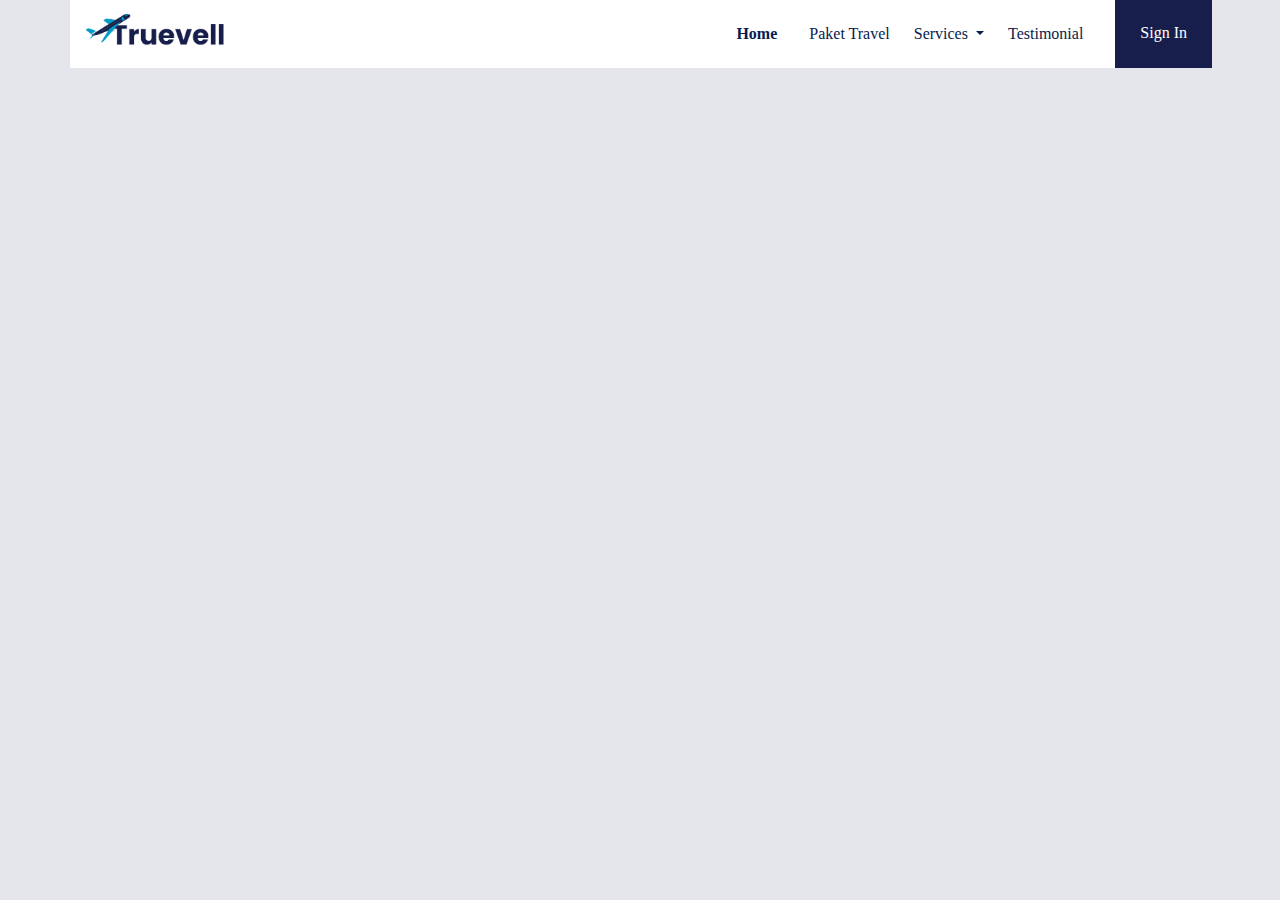
==== index.html @ f8dcc204 "coba" ====
<!DOCTYPE html>
<html lang="en">

<head>
    <meta charset="UTF-8" />
    <meta name="viewport" content="width=device-width, initial-scale=1.0" />
    <meta http-equiv="X-UA-Compatible" content="ie=edge" />
    <title>Document</title>
    <link rel="stylesheet" href="frontend/libraries/bootstrap/css/bootstrap.css" />
    <link rel="stylesheet" href="frontend/styles/main.css" />
    <link href="https://fonts.googleapis.com/css?family=Assistant&display=swap" rel="stylesheet" />
</head>

<body>
    <!-- Semantic elements -->
    <!-- https://www.w3schools.com/html/html5_semantic_elements.asp -->

    <!-- Bootstrap navbar example -->
    <!-- https://www.w3schools.com/bootstrap4/bootstrap_navbar.asp -->
    <div class="container">
        <nav class="row navbar navbar-expand-lg navbar-light bg-white">
            <a class="navbar-brand" href="#">
                <img src="frontend/images/logo.png" alt="" />
            </a>
            <button class="navbar-toggler navbar-toggler-right" type="button" data-toggle="collapse"
                data-target="#navb">
                <span class="navbar-toggler-icon"></span>
            </button>

            <!-- Menu -->
            <div class="collapse navbar-collapse" id="navb">
                <ul class="navbar-nav ml-auto mr-3">
                    <li class="nav-item mx-md-2">
                        <a class="nav-link active" href="#">Home</a>
                    </li>
                    <li class="nav-item mx-md-2">
                        <a class="nav-link" href="#">Paket Travel</a>
                    </li>
                    <li class="nav-item dropdown">
                        <a class="nav-link dropdown-toggle" href="#" id="navbardrop" data-toggle="dropdown">
                            Services
                        </a>
                        <div class="dropdown-menu">
                            <a class="dropdown-item" href="#">Link 1</a>
                            <a class="dropdown-item" href="#">Link 2</a>
                            <a class="dropdown-item" href="#">Link 3</a>
                        </div>
                    </li>
                    <li class="nav-item mx-md-2">
                        <a class="nav-link" href="#">Testimonial</a>
                    </li>
                </ul>

                <!-- Mobile button -->
                <form class="form-inline d-sm-block d-md-none">
                    <button class="btn btn-login my-2 my-sm-0">
                        Sign In
                    </button>
                </form>
                <!-- Desktop Button -->
                <form class="form-inline my-2 my-lg-0 d-none d-md-block">
                    <button class="btn btn-login btn-navbar-right my-2 my-sm-0 px-4">
                        Sign In
                    </button>
                </form>
            </div>
        </nav>
    </div>

    <main></main>
    <footer></footer>
    <script src="frontend/libraries/retina/retina.js"></script>
    <script src="frontend/libraries/jquery/jquery-3.4.1.min.js"></script>
    <script src="frontend/libraries/bootstrap/js/bootstrap.js"></script>
</body>

</html>
---- frontend/styles/main.css ----
body {
  background-color: #E4E6EB;
  font-family: "Poppins", poppins;
}

.navbar-brand img {
  max-height: 40px;
}

.btn-navbar-right {
  margin-top: -10px !important;
  height: 70px;
  margin-bottom: -8px !important;
  margin-right: -18px !important;
  border-radius: 0;
}

.navbar-light .navbar-nav .nav-link {
  color: #071C4D;
}
.navbar-light .navbar-nav .nav-link.active {
  font-weight: bold;
  color: #071C4D !important;
}

.btn-login {
  background-color: #181E4B;
  color: #fff;
}
.btn-login:hover {
  color: #fff;
}/*# sourceMappingURL=main.css.map */
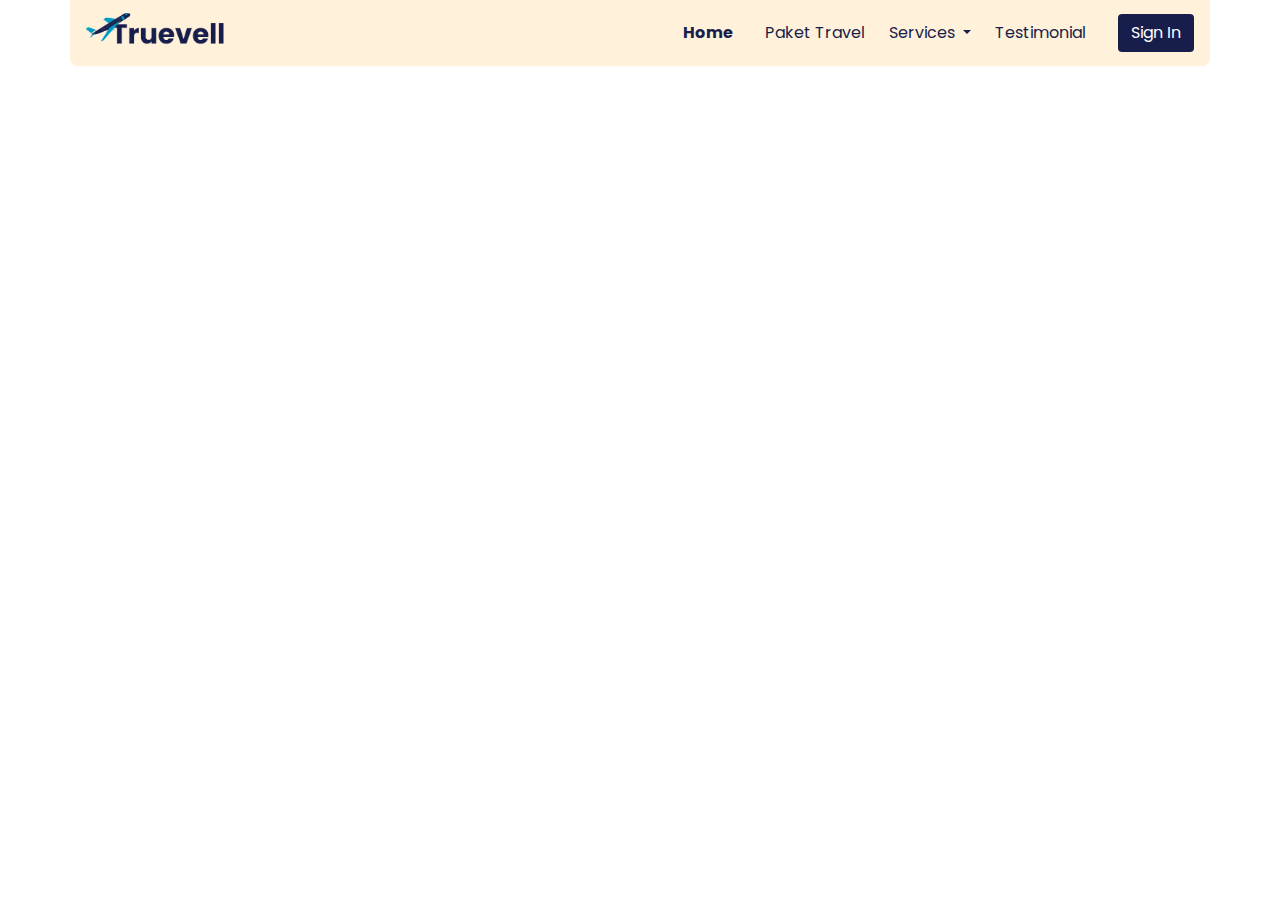
==== commit e79ba552: "Styling Navbar" ====
--- a/index.html
+++ b/index.html
@@ -8,7 +8,9 @@
     <title>Document</title>
     <link rel="stylesheet" href="frontend/libraries/bootstrap/css/bootstrap.css" />
     <link rel="stylesheet" href="frontend/styles/main.css" />
-    <link href="https://fonts.googleapis.com/css?family=Assistant&display=swap" rel="stylesheet" />
+    <link rel="preconnect" href="https://fonts.googleapis.com">
+    <link rel="preconnect" href="https://fonts.gstatic.com" crossorigin>
+    <link href="https://fonts.googleapis.com/css2?family=Poppins&family=Volkhov&display=swap" rel="stylesheet">
 </head>
 
 <body>
@@ -18,7 +20,8 @@
     <!-- Bootstrap navbar example -->
     <!-- https://www.w3schools.com/bootstrap4/bootstrap_navbar.asp -->
     <div class="container">
-        <nav class="row navbar navbar-expand-lg navbar-light bg-white">
+        <nav class="row navbar navbar-expand-lg navbar-light"
+            style="border-bottom-left-radius: 8px; border-bottom-right-radius: 8px;">
             <a class="navbar-brand" href="#">
                 <img src="frontend/images/logo.png" alt="" />
             </a>
@@ -53,13 +56,13 @@
 
                 <!-- Mobile button -->
                 <form class="form-inline d-sm-block d-md-none">
-                    <button class="btn btn-login my-2 my-sm-0">
+                    <button class="btn btn-login">
                         Sign In
                     </button>
                 </form>
                 <!-- Desktop Button -->
                 <form class="form-inline my-2 my-lg-0 d-none d-md-block">
-                    <button class="btn btn-login btn-navbar-right my-2 my-sm-0 px-4">
+                    <button class="btn btn-login">
                         Sign In
                     </button>
                 </form>
--- a/frontend/styles/main.css
+++ b/frontend/styles/main.css
@@ -1,6 +1,6 @@
 body {
-  background-color: #E4E6EB;
-  font-family: "Poppins", poppins;
+  background-color: #fff;
+  font-family: "Poppins", sans-serif;
 }
 
 .navbar-brand img {
@@ -12,15 +12,18 @@
   height: 70px;
   margin-bottom: -8px !important;
   margin-right: -18px !important;
-  border-radius: 0;
+  border-radius: 8;
 }
 
+.navbar-light {
+  background-color: #FFF1DA;
+}
 .navbar-light .navbar-nav .nav-link {
-  color: #071C4D;
+  color: #181E4B;
 }
 .navbar-light .navbar-nav .nav-link.active {
   font-weight: bold;
-  color: #071C4D !important;
+  color: #181E4B !important;
 }
 
 .btn-login {
@@ -28,5 +31,6 @@
   color: #fff;
 }
 .btn-login:hover {
+  background-color: #1D287D;
   color: #fff;
 }/*# sourceMappingURL=main.css.map */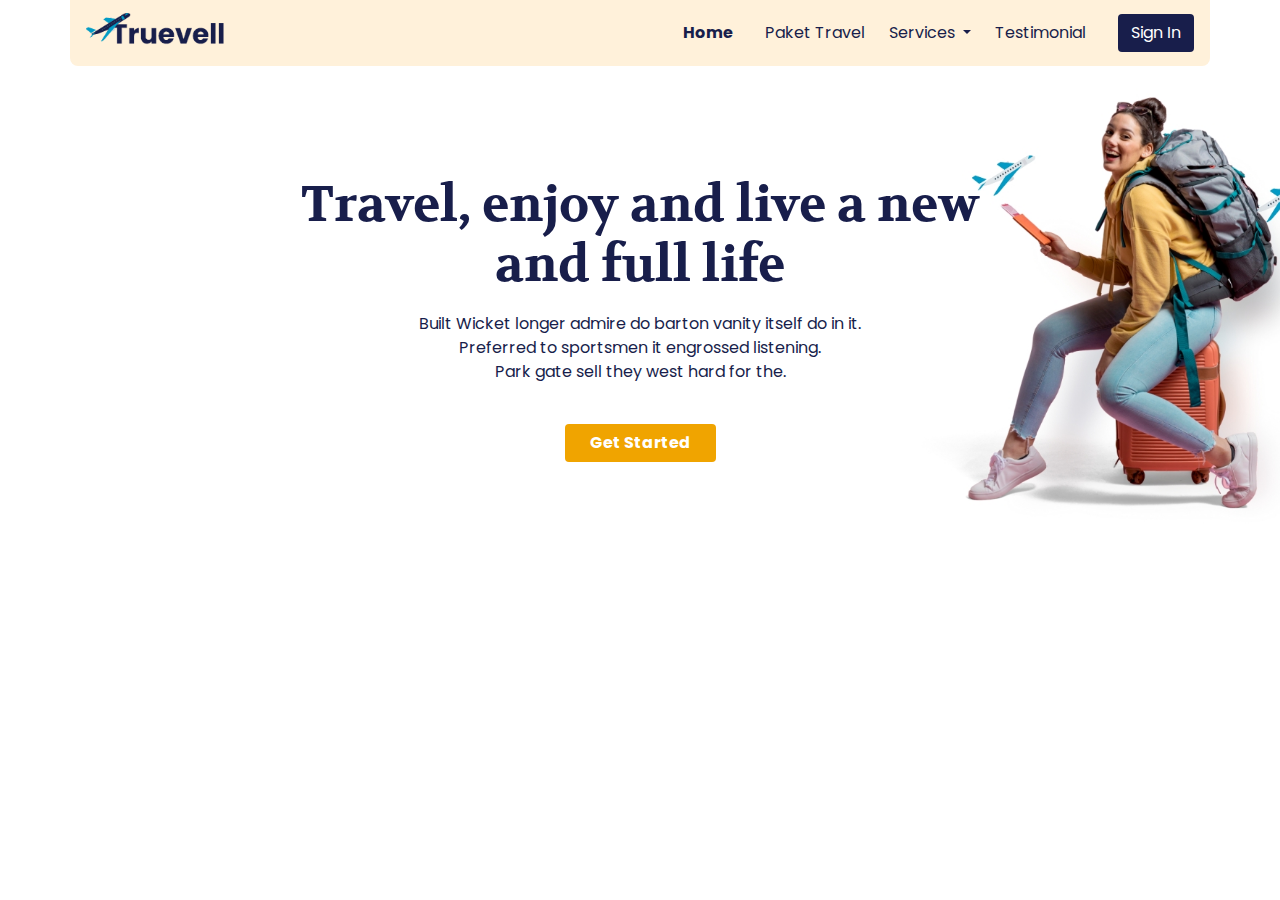
==== commit e0b09839: "Header" ====
--- a/index.html
+++ b/index.html
@@ -19,6 +19,7 @@
 
     <!-- Bootstrap navbar example -->
     <!-- https://www.w3schools.com/bootstrap4/bootstrap_navbar.asp -->
+    <!-- Navbar -->
     <div class="container">
         <nav class="row navbar navbar-expand-lg navbar-light"
             style="border-bottom-left-radius: 8px; border-bottom-right-radius: 8px;">
@@ -70,6 +71,26 @@
         </nav>
     </div>
 
+    <!-- Header -->
+    <header class="text-center">
+
+        <h1>
+            Travel, enjoy and live a new
+            <br>
+            and full life
+        </h1>
+
+        <p class="mt-3">
+            Built Wicket longer admire do barton vanity itself do in it.
+            <br>
+            Preferred to sportsmen it engrossed listening.
+            <br>
+            Park gate sell they west hard for the.
+        </p>
+
+        <a href="#" class="btn btn-get-started px-4 mt-4">Get Started</a>
+    </header>
+
     <main></main>
     <footer></footer>
     <script src="frontend/libraries/retina/retina.js"></script>
--- a/frontend/styles/main.css
+++ b/frontend/styles/main.css
@@ -33,4 +33,33 @@
 .btn-login:hover {
   background-color: #1D287D;
   color: #fff;
+}
+
+header {
+  padding: 180px 0 165px;
+  margin-top: -70px;
+  background-image: url("../images/header.jpg");
+  background-size: cover;
+}
+header h1,
+header p {
+  color: #181E4B;
+}
+header h1 {
+  font-family: "Volkhov", serif;
+  font-weight: bold;
+  font-size: 50px;
+}
+header p {
+  font-size: 16px;
+}
+header .btn-get-started {
+  background-color: #F0A400;
+  color: #fff;
+  font-weight: bold;
+}
+header .btn-get-started:hover {
+  background-color: #F2A500;
+  color: #fff;
+  font-weight: bold;
 }/*# sourceMappingURL=main.css.map */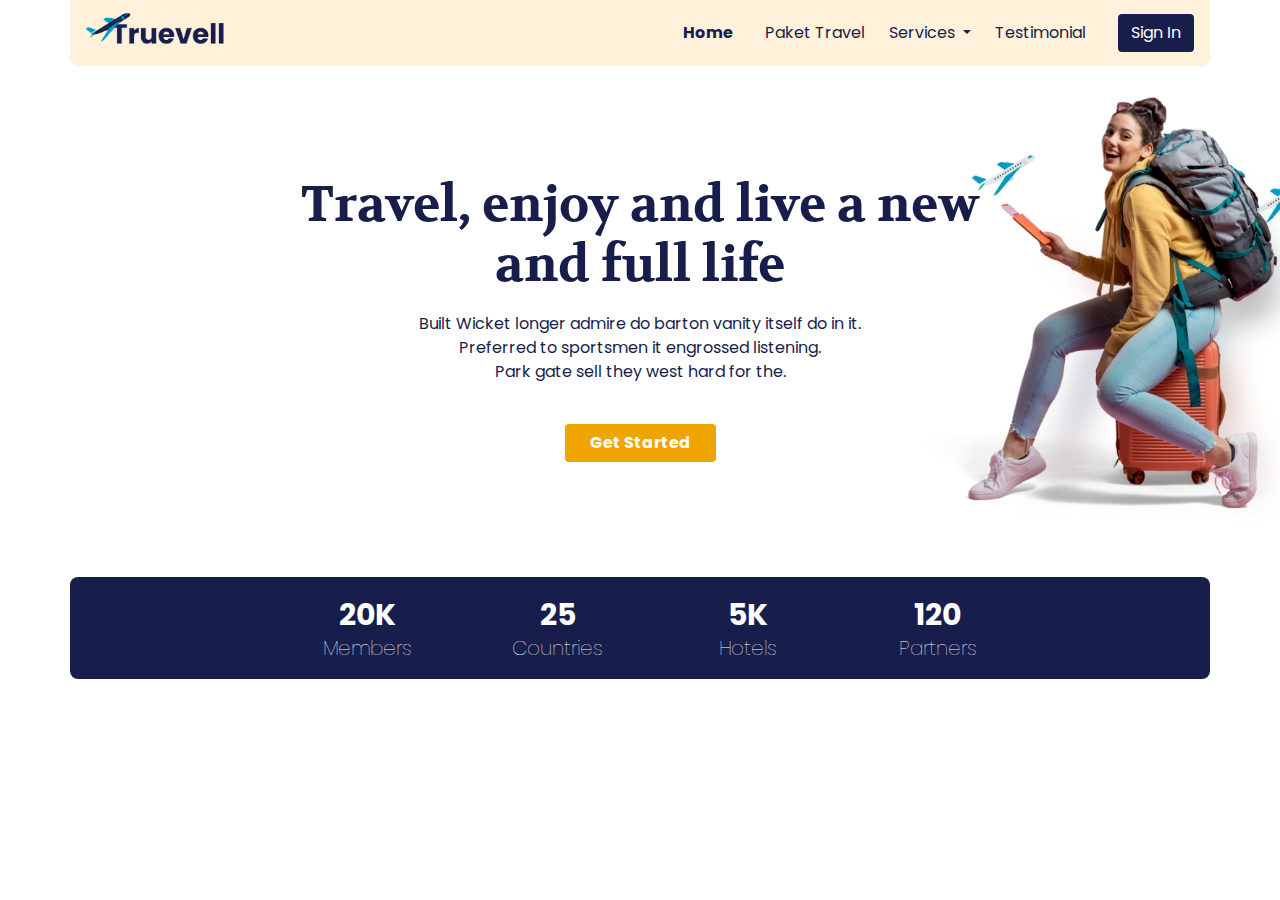
==== commit b7a93b33: "Header" ====
--- a/index.html
+++ b/index.html
@@ -91,6 +91,32 @@
         <a href="#" class="btn btn-get-started px-4 mt-4">Get Started</a>
     </header>
 
+    <main>
+        <div class="container">
+            <section class="section-stats row justify-content-center" id="stats">
+                <div class="div col-3 col-md-2 stats-detail">
+                    <h2>20K</h2>
+                    <p>Members</p>
+                </div>
+
+                <div class="div col-3 col-md-2 stats-detail">
+                    <h2>25</h2>
+                    <p>Countries</p>
+                </div>
+
+                <div class="div col-3 col-md-2 stats-detail">
+                    <h2>5K</h2>
+                    <p>Hotels</p>
+                </div>
+
+                <div class="div col-3 col-md-2 stats-detail">
+                    <h2>120</h2>
+                    <p>Partners</p>
+                </div>
+            </section>
+        </div>
+    </main>
+
     <main></main>
     <footer></footer>
     <script src="frontend/libraries/retina/retina.js"></script>
--- a/frontend/styles/main.css
+++ b/frontend/styles/main.css
@@ -62,4 +62,26 @@
   background-color: #F2A500;
   color: #fff;
   font-weight: bold;
+}
+
+.section-stats {
+  margin-top: -50px;
+  background-color: #181E4B;
+  border-radius: 8px;
+  font-family: "Poppins", sans-serif;
+  color: #fff;
+  text-align: center;
+}
+.section-stats .stats-detail {
+  padding-top: 20px;
+  padding-left: 40px;
+}
+.section-stats h2 {
+  font-size: 30px;
+  margin-bottom: 0;
+  font-weight: bold;
+}
+.section-stats p {
+  font-size: 20px;
+  font-weight: lighter;
 }/*# sourceMappingURL=main.css.map */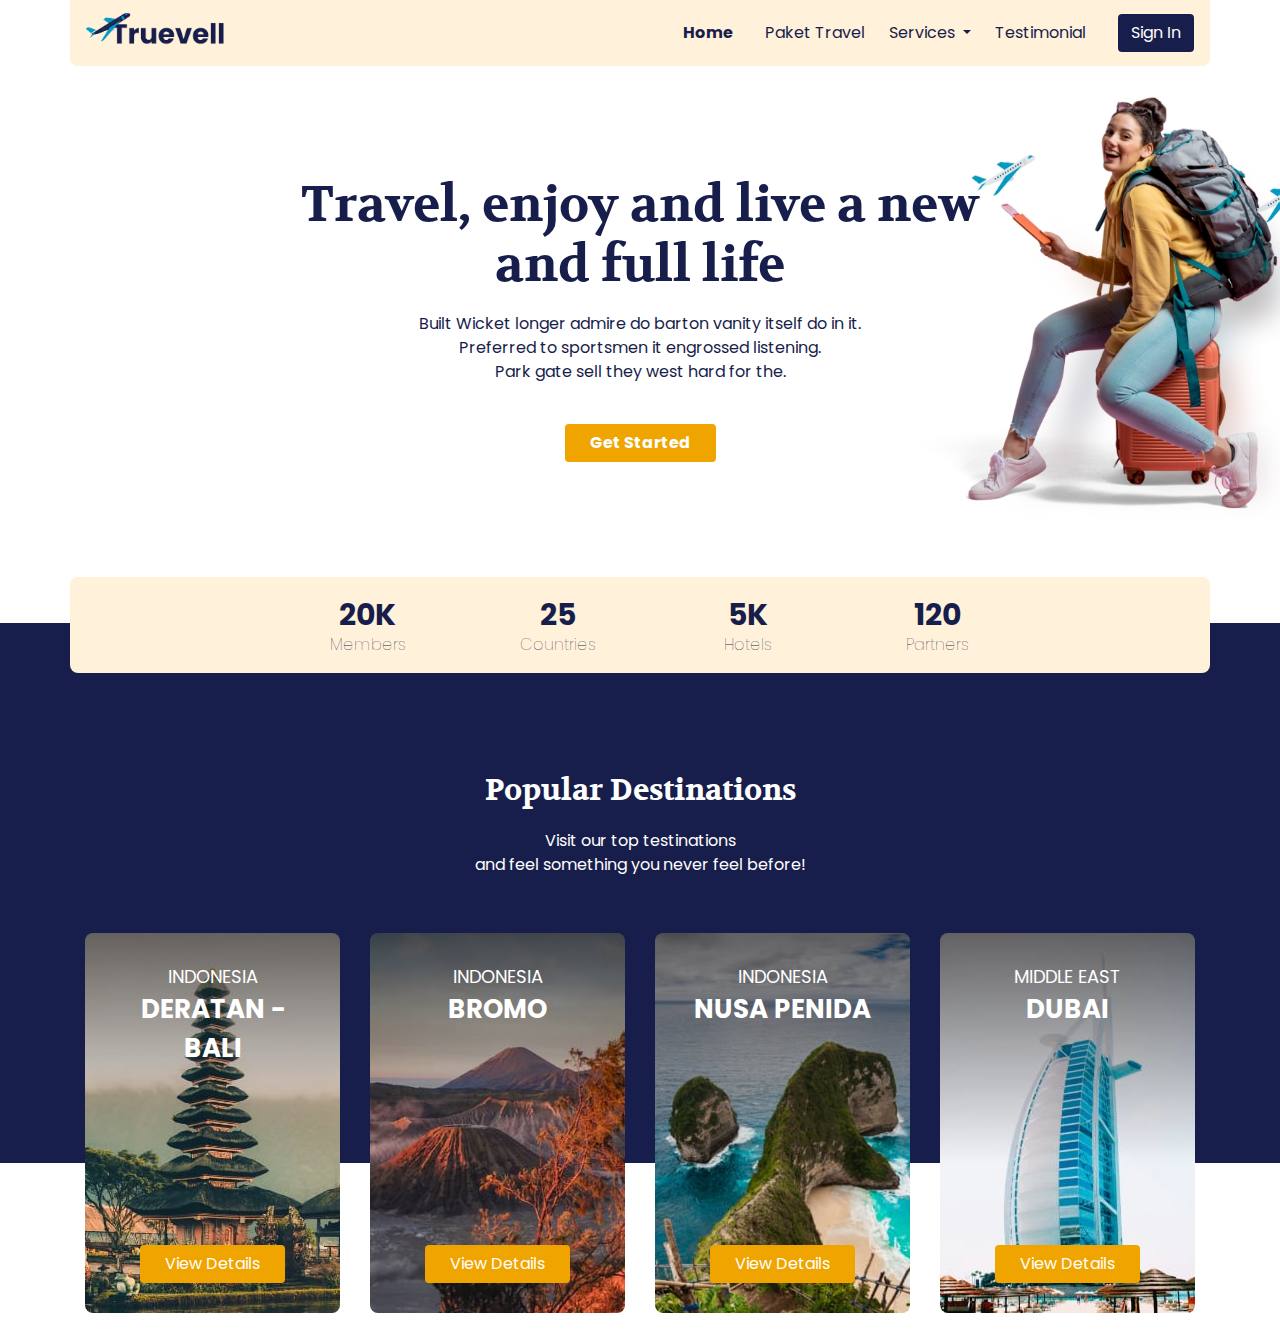
==== commit 75589630: "Slicing Popular Destination" ====
--- a/index.html
+++ b/index.html
@@ -19,6 +19,7 @@
 
     <!-- Bootstrap navbar example -->
     <!-- https://www.w3schools.com/bootstrap4/bootstrap_navbar.asp -->
+
     <!-- Navbar -->
     <div class="container">
         <nav class="row navbar navbar-expand-lg navbar-light"
@@ -115,6 +116,75 @@
                 </div>
             </section>
         </div>
+
+        <section class="section-popular" id="popular">
+            <div class="container">
+                <div class="row">
+                    <div class="col text-center section-popular-heading">
+                        <h2>
+                            Popular Destinations
+                        </h2>
+
+                        <p>
+                            Visit our top testinations
+                            <br>
+                            and feel something you never feel before!
+                        </p>
+                    </div>
+                </div>
+            </div>
+        </section>
+
+        <section class="section-popular-content" id="pupular-content">
+            <div class="container">
+                <div class="section-popular-travel row justify-text-center">
+
+                    <div class="col-sm-6 col-md-4 col-lg-3">
+                        <div class="card-travel text-center d-flex flex-column"
+                            style="background-image: url('/frontend/images/travel-1.jpg') ;">
+                            <div class="travel-country">INDONESIA</div>
+                            <div class="travel-location">DERATAN - BALI</div>
+                            <div class="travel-button mt-auto">
+                                <a href="#" class="btn btn-travel-details px-4">View Details</a>
+                            </div>
+                        </div>
+                    </div>
+
+                    <div class="col-sm-6 col-md-4 col-lg-3">
+                        <div class="card-travel text-center d-flex flex-column"
+                            style="background-image: url('/frontend/images/travel-2.jpg') ;">
+                            <div class="travel-country">INDONESIA</div>
+                            <div class="travel-location">BROMO</div>
+                            <div class="travel-button mt-auto">
+                                <a href="#" class="btn btn-travel-details px-4">View Details</a>
+                            </div>
+                        </div>
+                    </div>
+
+                    <div class="col-sm-6 col-md-4 col-lg-3">
+                        <div class="card-travel text-center d-flex flex-column"
+                            style="background-image: url('/frontend/images/travel-3.jpg') ;">
+                            <div class="travel-country">INDONESIA</div>
+                            <div class="travel-location">NUSA PENIDA</div>
+                            <div class="travel-button mt-auto">
+                                <a href="#" class="btn btn-travel-details px-4">View Details</a>
+                            </div>
+                        </div>
+                    </div>
+
+                    <div class="col-sm-6 col-md-4 col-lg-3">
+                        <div class="card-travel text-center d-flex flex-column"
+                            style="background-image: url('/frontend/images/travel-4.jpg') ;">
+                            <div class="travel-country">MIDDLE EAST</div>
+                            <div class="travel-location">DUBAI</div>
+                            <div class="travel-button mt-auto">
+                                <a href="#" class="btn btn-travel-details px-4">View Details</a>
+                            </div>
+                        </div>
+                    </div>
+                </div>
+            </div>
+        </section>
     </main>
 
     <main></main>
--- a/frontend/styles/main.css
+++ b/frontend/styles/main.css
@@ -66,10 +66,11 @@
 
 .section-stats {
   margin-top: -50px;
-  background-color: #181E4B;
+  background-color: #FFF1DA;
   border-radius: 8px;
   font-family: "Poppins", sans-serif;
-  color: #fff;
+  color: #181E4B;
+  position: relative;
   text-align: center;
 }
 .section-stats .stats-detail {
@@ -82,6 +83,57 @@
   font-weight: bold;
 }
 .section-stats p {
-  font-size: 20px;
+  font-size: 16px;
   font-weight: lighter;
+}
+
+.section-popular {
+  min-height: 540px;
+  background-color: #181E4B;
+  margin-top: -50px;
+  margin-bottom: -230px;
+}
+.section-popular .section-popular-heading {
+  margin-top: 150px;
+}
+.section-popular h2,
+.section-popular p {
+  color: #fff;
+}
+.section-popular h2 {
+  font-family: "Volkhov", serif;
+  font-weight: bold;
+  font-size: 30px;
+}
+.section-popular p {
+  margin-top: 20px;
+  font-size: 16px;
+}
+
+.section-popular-content .section-popular-travel .card-travel {
+  min-height: 380px;
+  background-color: #FFF1DA;
+  color: #fff;
+  border-radius: 8px;
+  padding: 30px;
+  background-size: cover;
+  margin-bottom: 20px;
+}
+.section-popular-content .section-popular-travel .travel-country {
+  font-size: 18px;
+  color: #fff;
+}
+.section-popular-content .section-popular-travel .travel-location {
+  font-size: 26px;
+  color: #fff;
+  font-weight: bold;
+}
+.section-popular-content .section-popular-travel .travel-button .btn-travel-details {
+  background-color: #F0A400;
+  color: #fff;
+}
+.section-popular-content .section-popular-travel .travel-button .btn-travel-details:hover {
+  background-color: #F2A500;
+  color: #fff;
+  font-weight: bold;
 }/*# sourceMappingURL=main.css.map */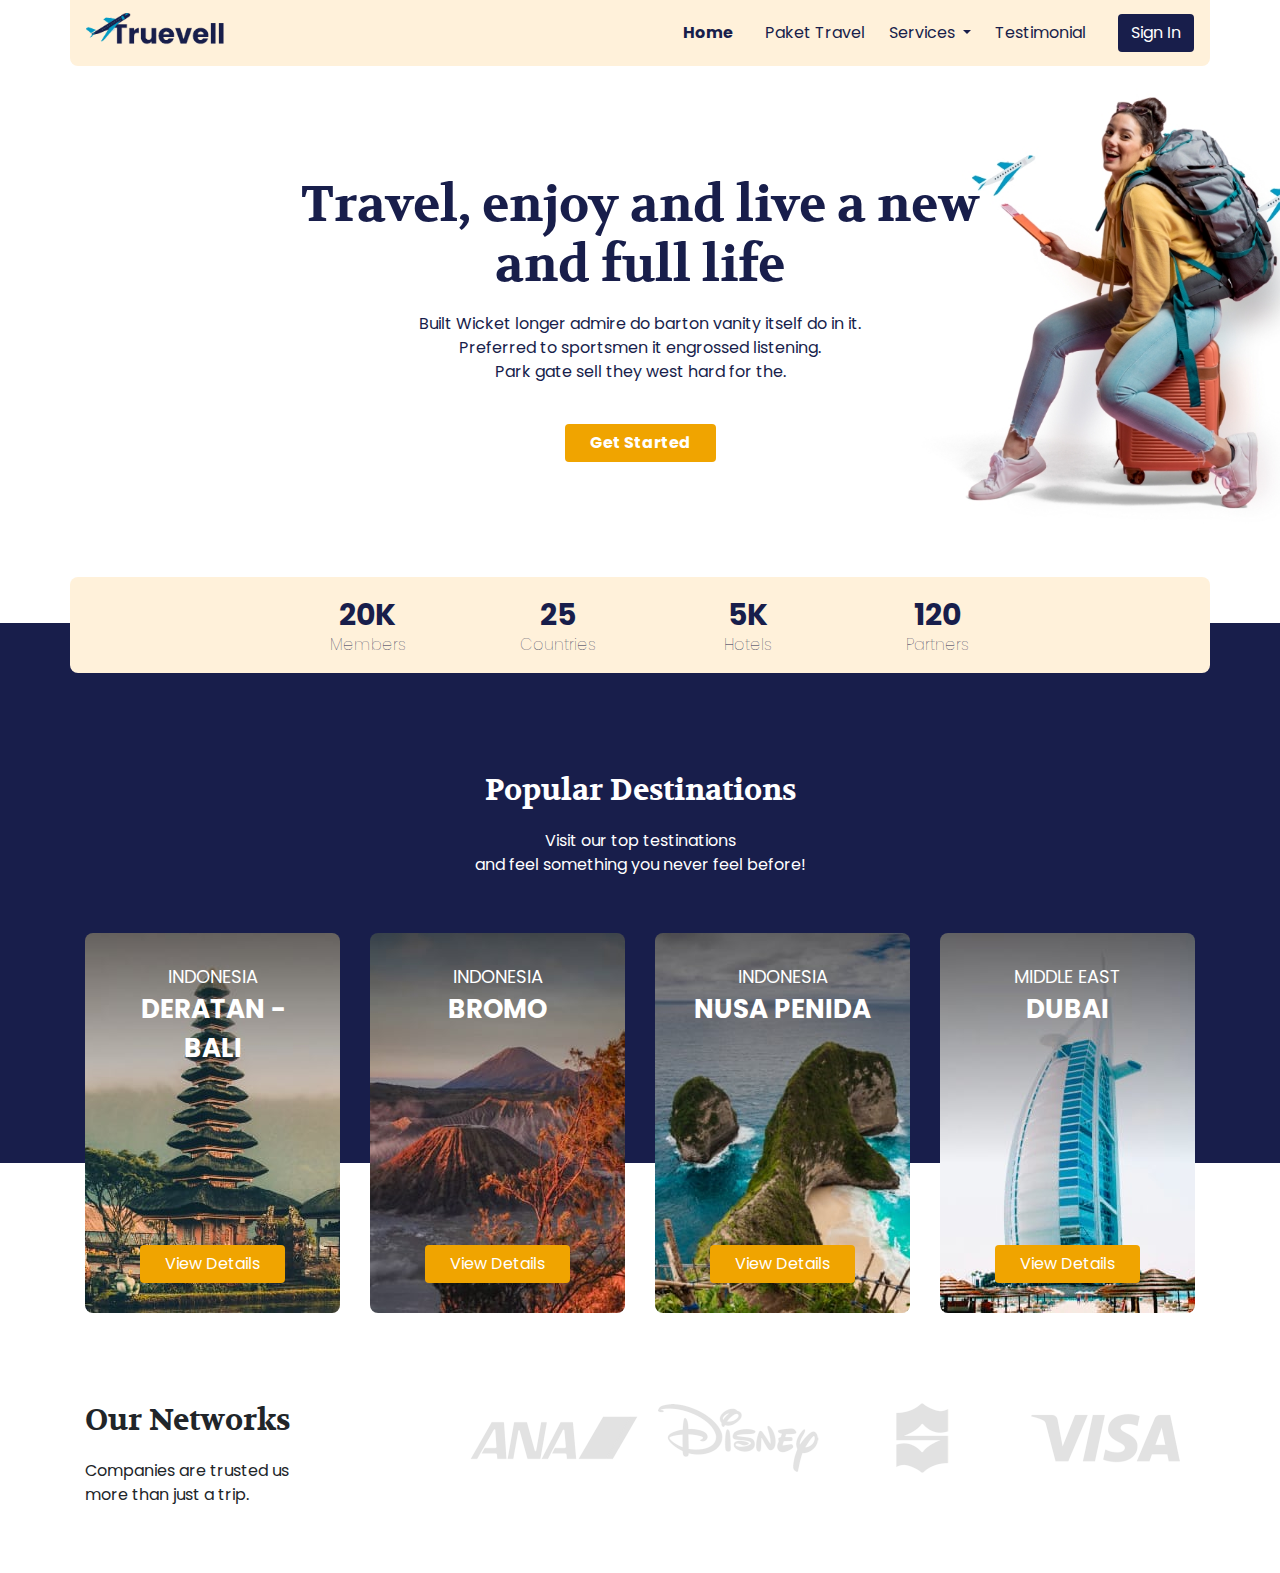
==== commit ff03f47e: "Slicing our networks" ====
--- a/index.html
+++ b/index.html
@@ -185,6 +185,28 @@
                 </div>
             </div>
         </section>
+
+        <section class="section-networks">
+            <div class="container">
+                <div class="row">
+
+                    <div class="col-md-4">
+                        <h2>Our Networks</h2>
+
+                        <p>
+                            Companies are trusted us
+                            <br>
+                            more than just a trip.
+                        </p>
+                    </div>
+
+                    <div class="col-md-8 text-center">
+                        <img src="/frontend/images/partner.png" alt="Logo Partners" class="img-parter">
+                    </div>
+
+                </div>
+            </div>
+        </section>
     </main>
 
     <main></main>
--- a/frontend/styles/main.css
+++ b/frontend/styles/main.css
@@ -136,4 +136,23 @@
   background-color: #F2A500;
   color: #fff;
   font-weight: bold;
+}
+
+.section-networks {
+  background-color: #fff;
+  margin-top: -170px;
+  padding-top: 240px;
+  padding-bottom: 50px;
+}
+.section-networks h2 {
+  font-family: "Volkhov", serif;
+  font-weight: bold;
+  font-size: 30px;
+}
+.section-networks p {
+  margin-top: 20px;
+  font-size: 16px;
+}
+.section-networks img {
+  max-width: 100%;
 }/*# sourceMappingURL=main.css.map */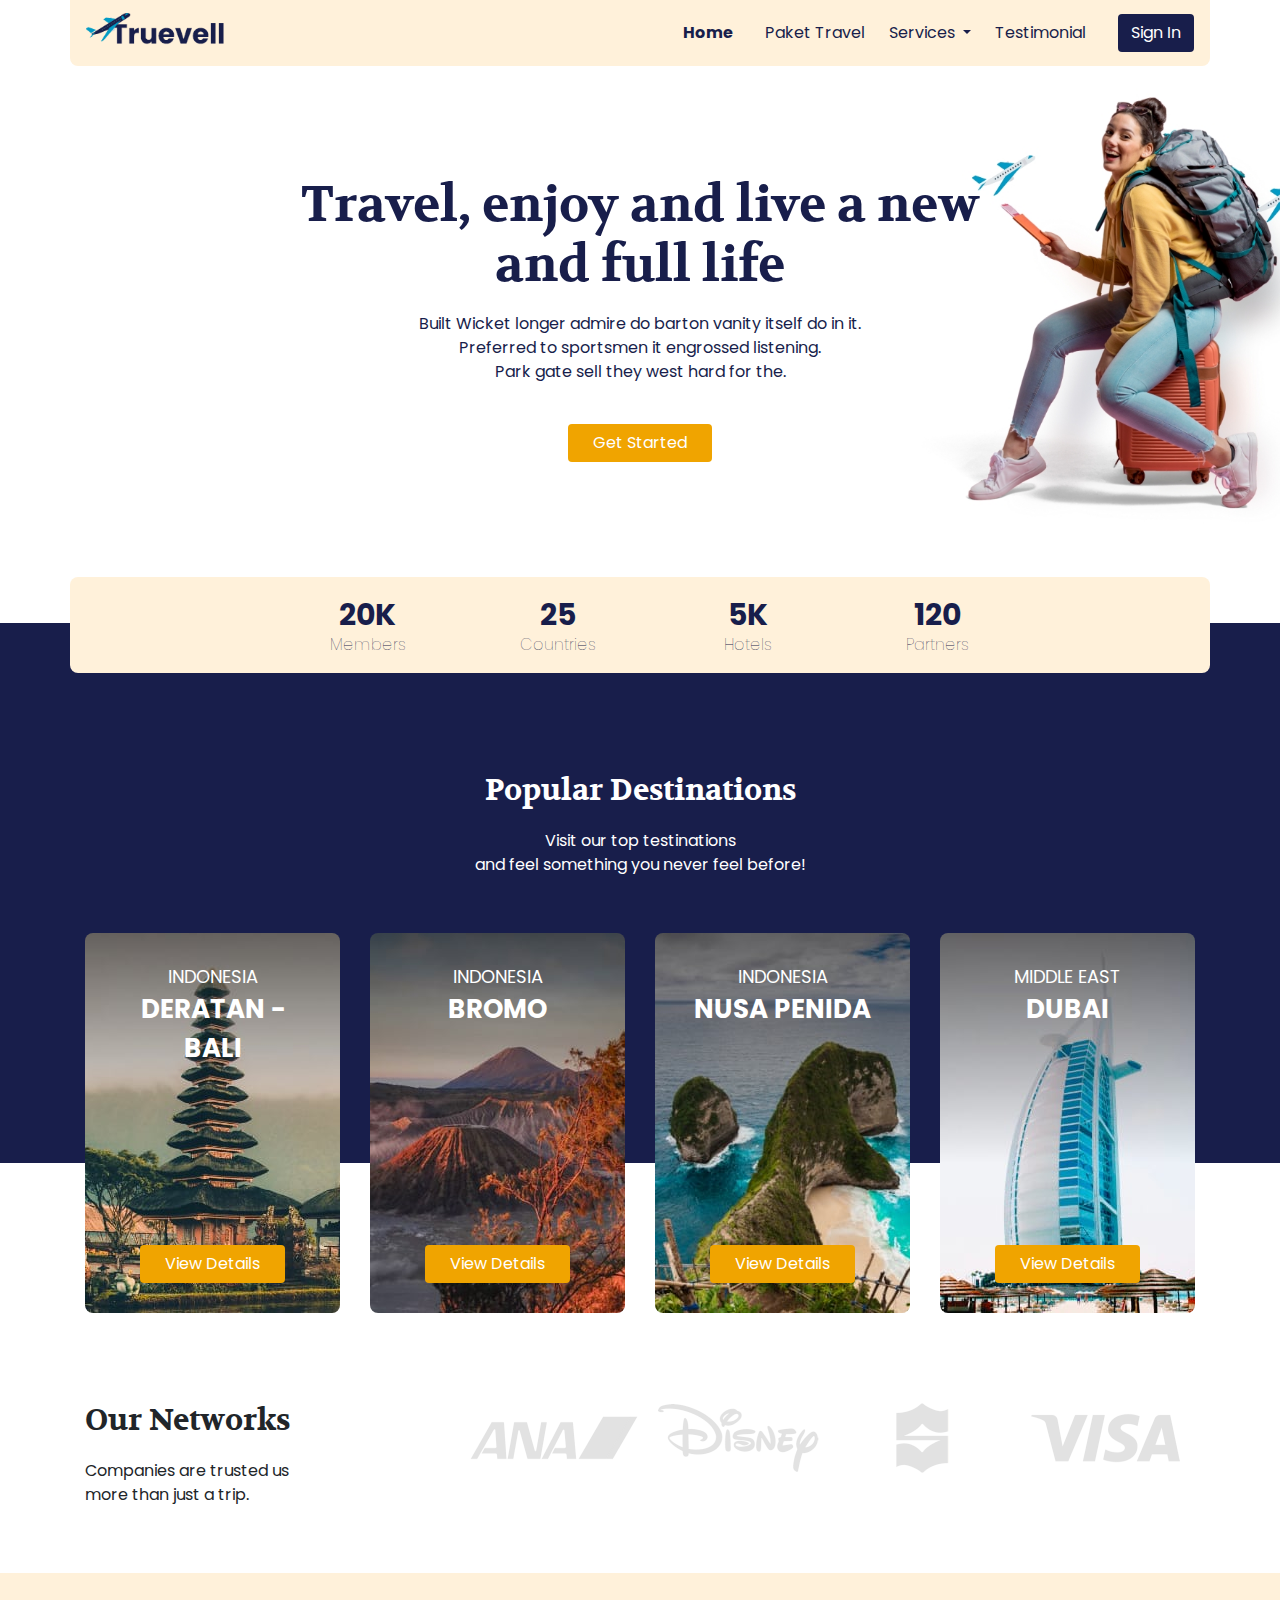
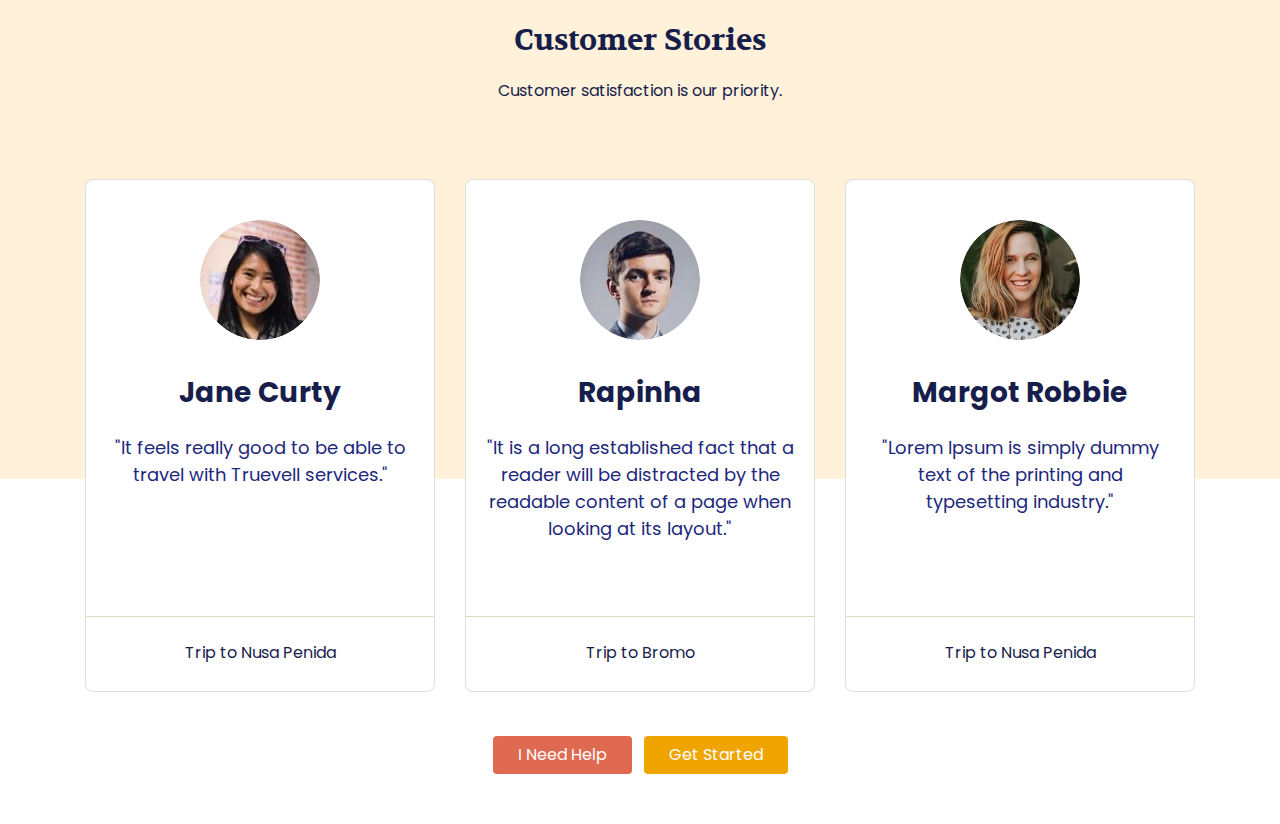
==== commit 7a59bfc0: "Slicing Testimonial" ====
--- a/index.html
+++ b/index.html
@@ -207,6 +207,82 @@
                 </div>
             </div>
         </section>
+
+        <section class="section-testimonial-heading" id="testimonialHeading">
+            <div class="container">
+                <div class="row">
+                    <div class="col text-center">
+                        <h2>
+                            Customer Stories
+                        </h2>
+
+                        <p>
+                            Customer satisfaction is our priority.
+                        </p>
+                    </div>
+                </div>
+            </div>
+        </section>
+
+        <div class="section section-testimonial-content" id="testimonialContent">
+            <div class="container">
+                <div class="section-popular-travel row justify-content-center">
+                    <div class="col-sm-6 col-md-6 col-lg-4">
+                        <div class="card card-testimonial text-center">
+                            <div class="testimonial-content">
+                                <img src="/frontend/images/avatar-1.jpg" alt="User" class="rounded-circle">
+
+                                <h3 class="mb-4 mt-3">Jane Curty</h3>
+                                <p class="testimonial">
+                                    "It feels really good to be able to travel with Truevell services."
+                                </p>
+                            </div>
+                            <hr>
+                            <p class="trip-to mt-2">Trip to Nusa Penida</p>
+                        </div>
+                    </div>
+
+                    <div class="col-sm-6 col-md-6 col-lg-4">
+                        <div class="card card-testimonial text-center">
+                            <div class="testimonial-content">
+                                <img src="/frontend/images/avatar-2.jpg" alt="User" class="rounded-circle">
+
+                                <h3 class="mb-4 mt-3">Rapinha</h3>
+                                <p class="testimonial">
+                                    "It is a long established fact that a reader will be distracted by the readable
+                                    content of a page when looking at its layout."
+                                </p>
+                            </div>
+                            <hr>
+                            <p class="trip-to mt-2">Trip to Bromo</p>
+                        </div>
+                    </div>
+
+                    <div class="col-sm-6 col-md-6 col-lg-4">
+                        <div class="card card-testimonial text-center">
+                            <div class="testimonial-content">
+                                <img src="/frontend/images/avatar-3.jpg" alt="User" class="rounded-circle">
+
+                                <h3 class="mb-4 mt-3">Margot Robbie</h3>
+                                <p class="testimonial">
+                                    "Lorem Ipsum is simply dummy text of the printing and typesetting industry."
+                                </p>
+                            </div>
+                            <hr>
+                            <p class="trip-to mt-2">Trip to Nusa Penida</p>
+                        </div>
+                    </div>
+                </div>
+
+                <div class="container">
+                    <div class="col-12 text-center">
+                        <a href="#" class="btn btn-need-help px-4 mt-4 mx-1">I Need Help</a>
+                        <a href="#" class="btn btn-get-started px-4 mt-4 mx-1">Get Started</a>
+
+                    </div>
+                </div>
+            </div>
+        </div>
     </main>
 
     <main></main>
--- a/frontend/styles/main.css
+++ b/frontend/styles/main.css
@@ -56,12 +56,10 @@
 header .btn-get-started {
   background-color: #F0A400;
   color: #fff;
-  font-weight: bold;
 }
 header .btn-get-started:hover {
-  background-color: #F2A500;
-  color: #fff;
-  font-weight: bold;
+  background-color: #FFCB5A;
+  color: #fff;
 }
 
 .section-stats {
@@ -133,9 +131,8 @@
   color: #fff;
 }
 .section-popular-content .section-popular-travel .travel-button .btn-travel-details:hover {
-  background-color: #F2A500;
-  color: #fff;
-  font-weight: bold;
+  background-color: #FFCB5A;
+  color: #fff;
 }
 
 .section-networks {
@@ -155,4 +152,72 @@
 }
 .section-networks img {
   max-width: 100%;
+}
+
+.section-testimonial-heading {
+  background-color: #FFF1DA;
+  padding-top: 50px;
+  min-height: 506px;
+}
+.section-testimonial-heading h2,
+.section-testimonial-heading p {
+  color: #181E4B;
+}
+.section-testimonial-heading h2 {
+  font-family: "Volkhov", serif;
+  font-weight: bold;
+  font-size: 30px;
+}
+.section-testimonial-heading p {
+  margin-top: 20px;
+  font-size: 16px;
+}
+
+.section-testimonial-content {
+  margin-top: -300px;
+  padding-bottom: 50px;
+}
+.section-testimonial-content .card-testimonial {
+  padding: 40px 20px 10px;
+  border-radius: 8px;
+  margin-bottom: 20px;
+  background-color: #fff;
+}
+.section-testimonial-content .card-testimonial .testimonial-content {
+  min-height: 380px;
+}
+.section-testimonial-content .card-testimonial h3 {
+  padding-top: 20px;
+  font-weight: bolder;
+  color: #181E4B;
+}
+.section-testimonial-content .card-testimonial .testimonial {
+  font-size: 18px;
+  color: #1D287D;
+  min-height: 150px;
+}
+.section-testimonial-content .card-testimonial .trip-to {
+  font-weight: normal;
+  color: #181E4B;
+}
+.section-testimonial-content .card-testimonial hr {
+  margin-left: -20px;
+  margin-right: -20px;
+  background-color: #FFF1DA;
+}
+.section-testimonial-content .btn-need-help {
+  background-color: #DF6951;
+  color: #fff;
+}
+.section-testimonial-content .btn-need-help:hover {
+  background-color: #FF9580;
+  color: #fff;
+}
+.section-testimonial-content .btn-get-started {
+  background-color: #F0A400;
+  color: #fff;
+}
+.section-testimonial-content .btn-get-started:hover {
+  background-color: #FFCB5A;
+  color: #fff;
 }/*# sourceMappingURL=main.css.map */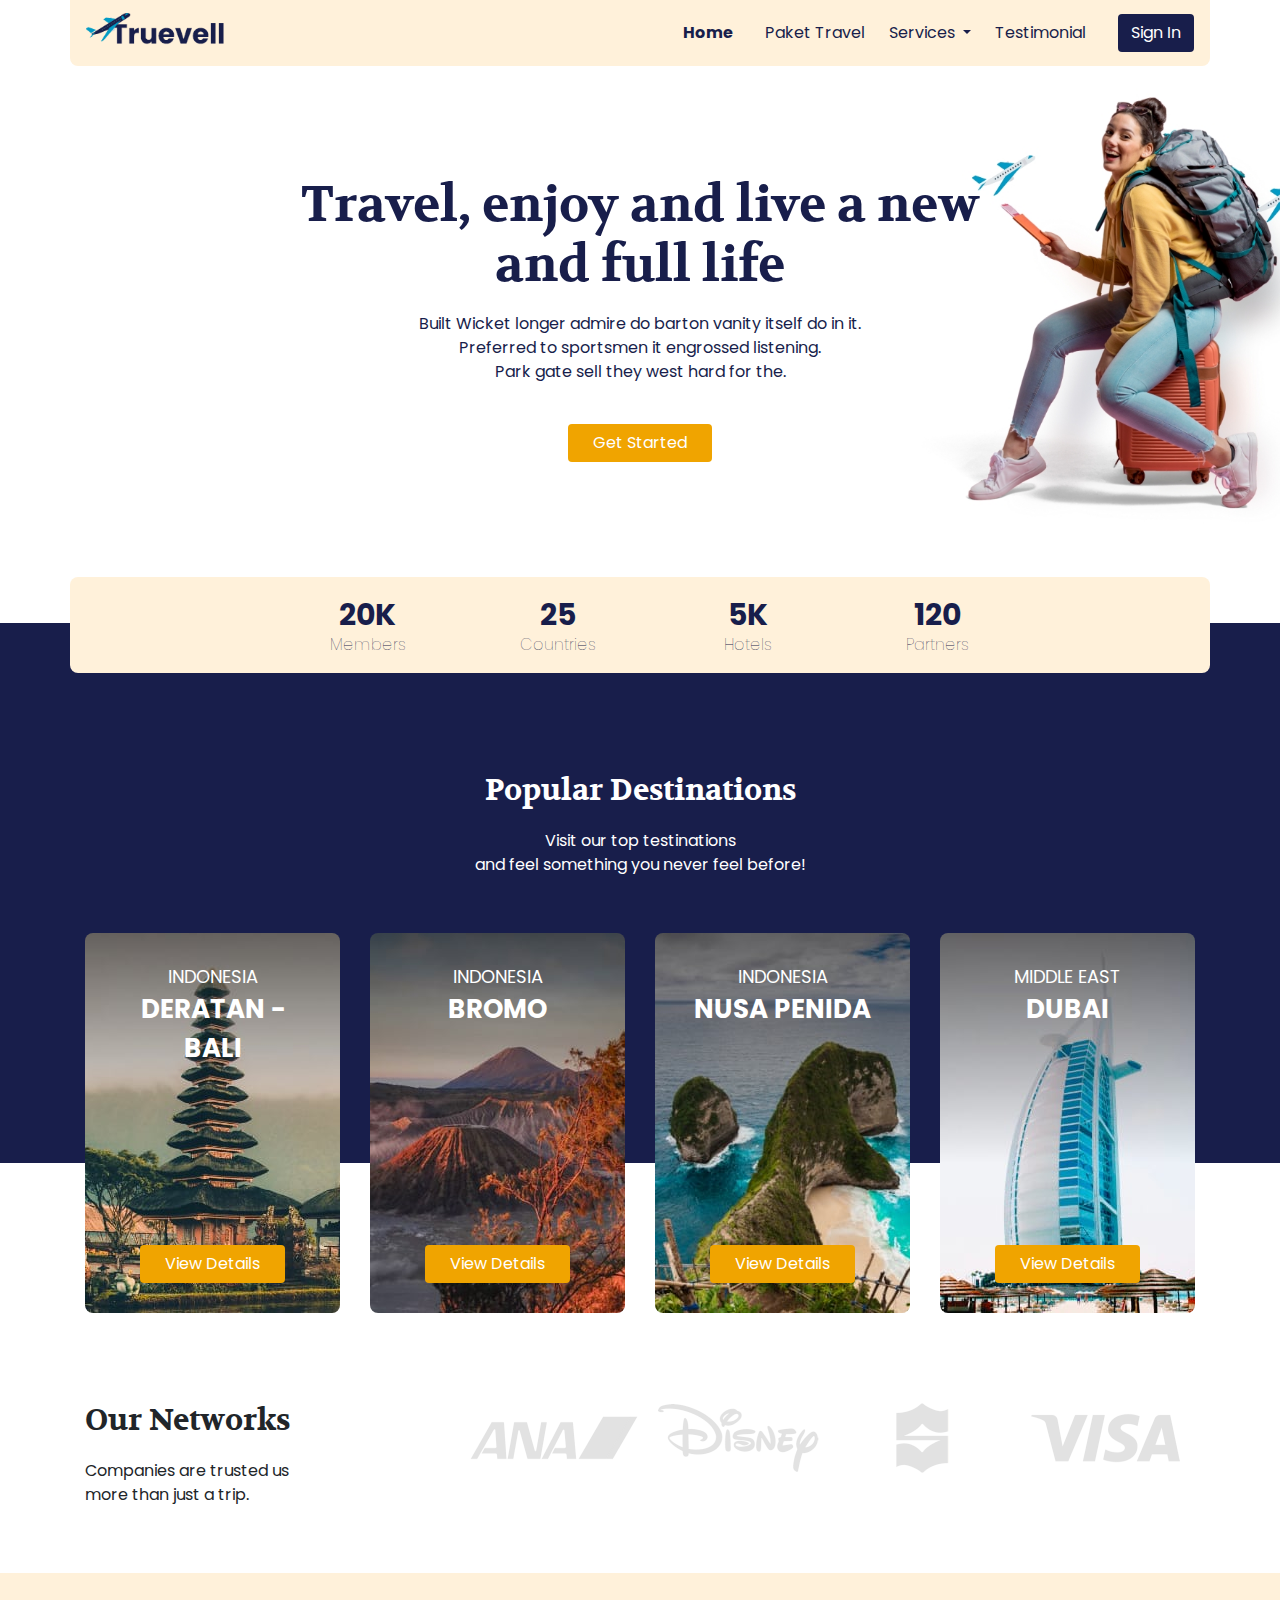
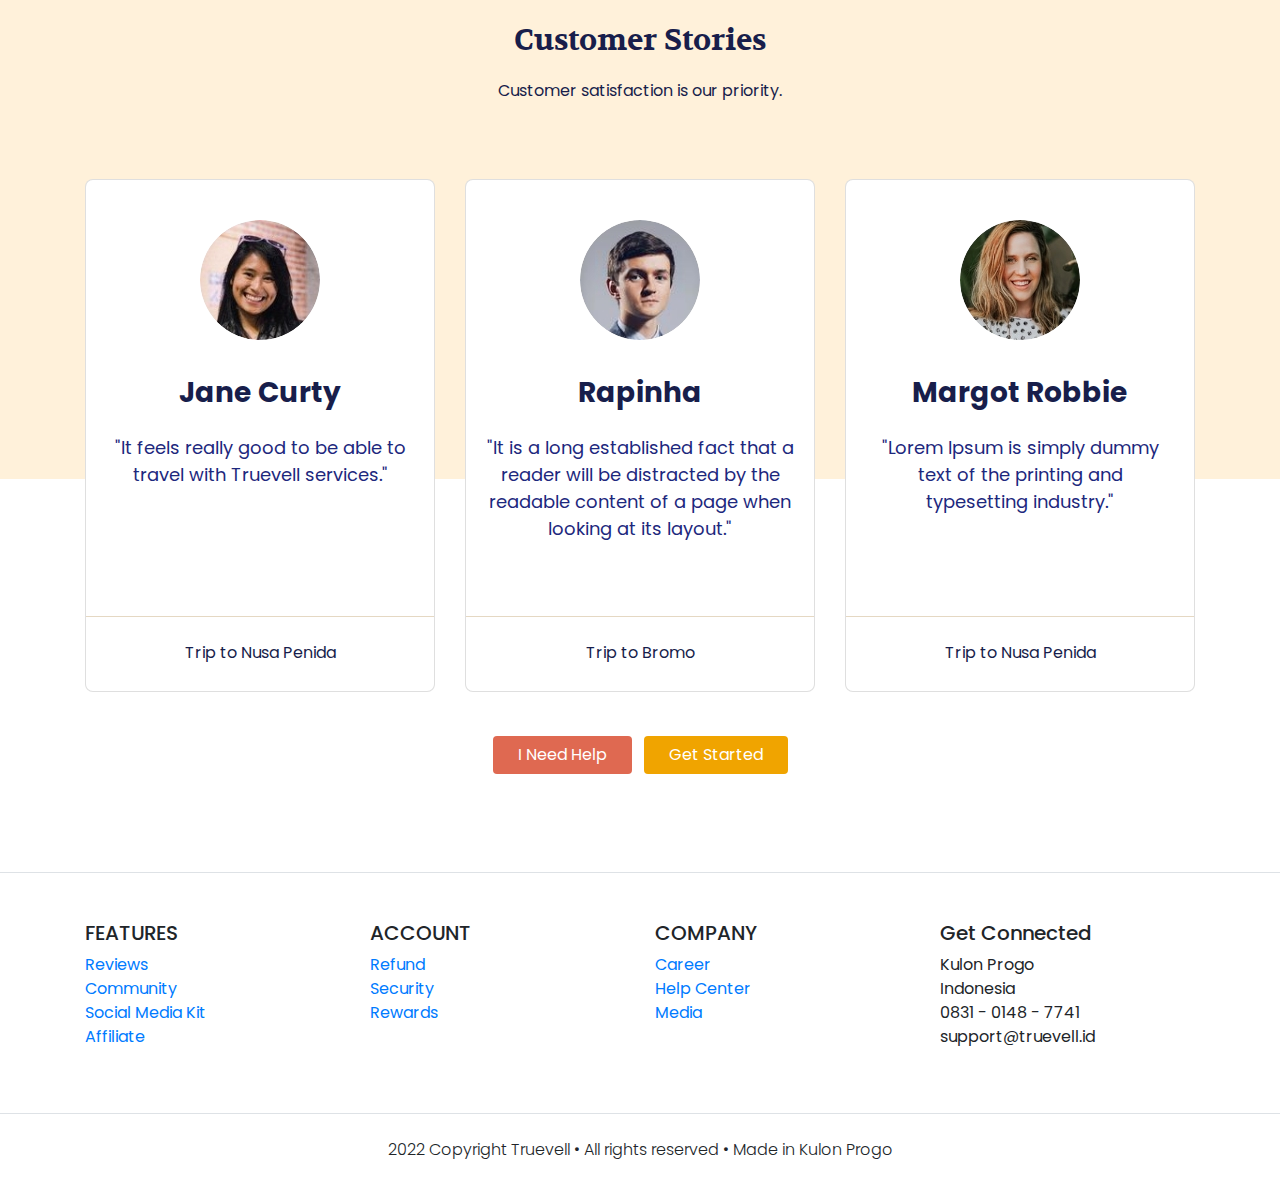
==== commit 2d298de3: "Slicing Footer" ====
--- a/index.html
+++ b/index.html
@@ -285,6 +285,70 @@
         </div>
     </main>
 
+    <footer class="section-footer mt-5 mb-4 border-top">
+        <div class="container pt-5 pb-5">
+            <div class="row justify-content-center">
+                <div class="col-12">
+                    <div class="row">
+                        <div class="col-12">
+                            <div class="row">
+                                <div class="col-12 col-lg-3">
+                                    <h5>FEATURES</h5>
+                                    <ul class="list-unstyled">
+                                        <li>
+                                            <a href="#">Reviews</a>
+                                        </li>
+                                        <li>
+                                            <a href="#">Community</a>
+                                        </li>
+                                        <li>
+                                            <a href="#">Social Media Kit</a>
+                                        </li>
+                                        <li>
+                                            <a href="#">Affiliate</a>
+                                        </li>
+                                    </ul>
+                                </div>
+                                <div class="col-12 col-lg-3">
+                                    <h5>ACCOUNT</h5>
+                                    <ul class="list-unstyled">
+                                        <li><a href="#">Refund</a></li>
+                                        <li><a href="#">Security</a></li>
+                                        <li><a href="#">Rewards</a></li>
+                                    </ul>
+                                </div>
+                                <div class="col-12 col-lg-3">
+                                    <h5>COMPANY</h5>
+                                    <ul class="list-unstyled">
+                                        <li><a href="#">Career</a></li>
+                                        <li><a href="#">Help Center</a></li>
+                                        <li><a href="#">Media</a></li>
+                                    </ul>
+                                </div>
+                                <div class="col-12 col-lg-3">
+                                    <h5>Get Connected</h5>
+                                    <ul class="list-unstyled">
+                                        <li>Kulon Progo</li>
+                                        <li>Indonesia</li>
+                                        <li>0831 - 0148 - 7741</li>
+                                        <li>support@truevell.id</li>
+                                    </ul>
+                                </div>
+                            </div>
+                        </div>
+                    </div>
+                </div>
+            </div>
+        </div>
+        <div class="container-fluid">
+            <div class="row border-top justify-content-center align-items-center pt-4">
+                <div class="col-auto text-gray-500 font-weight-light">
+                    2022 Copyright Truevell • All rights reserved • Made in Kulon Progo
+                </div>
+            </div>
+        </div>
+    </footer>
+
     <main></main>
     <footer></footer>
     <script src="frontend/libraries/retina/retina.js"></script>
